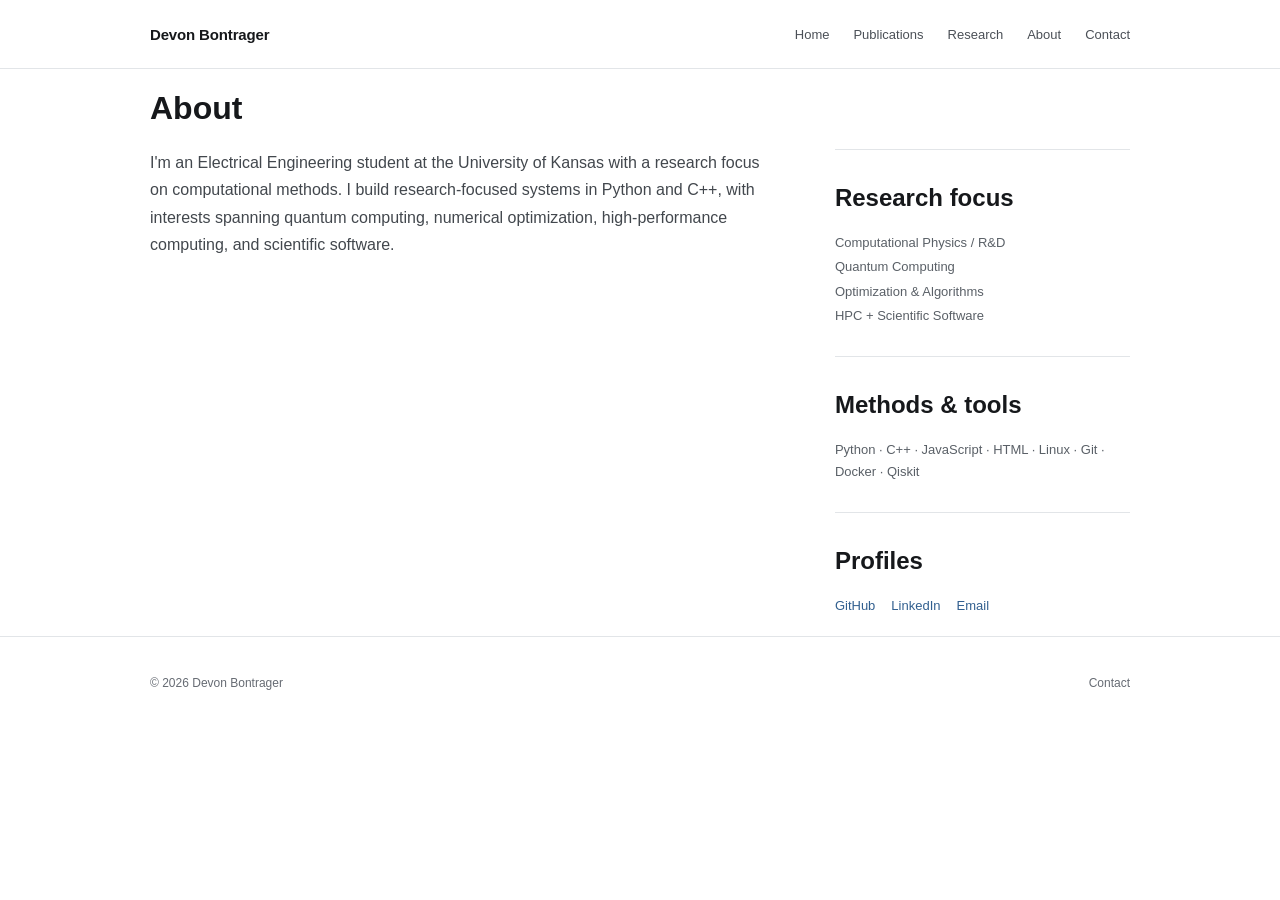
==== about.html @ 1b620baa "Add about page" ====
<!doctype html>
<html lang="en">
<head>
  <meta charset="utf-8" />
  <meta name="viewport" content="width=device-width, initial-scale=1, viewport-fit=cover" />
  <meta name="theme-color" content="#ffffff" />
  <title>About — Devon Bontrager</title>
  <meta name="description" content="About Devon Bontrager, an electrical engineering researcher at the University of Kansas." />
  <link rel="canonical" href="https://dbontr.github.io/about.html" />
  <link rel="stylesheet" href="assets/css/portfolio-core.css" />
  <link rel="stylesheet" href="assets/css/portfolio-sections.css" />
  <link rel="icon" href="assets/images/favicon.ico" />
  <link rel="icon" href="assets/images/favicon.png" type="image/png" />
</head>
<body>
  <a class="skip-link" href="#main">Skip to content</a>

  <header class="site-header">
    <div class="page-shell header-inner">
      <a class="identity" href="index.html">Devon Bontrager</a>
      <nav class="site-nav" aria-label="Primary navigation">
        <a href="index.html">Home</a>
        <a href="publications.html">Publications</a>
        <a href="research.html">Research</a>
        <a href="about.html" aria-current="page">About</a>
        <a href="contact.html">Contact</a>
      </nav>
    </div>
  </header>

  <main id="main" class="page-shell page-main">
    <header class="page-heading">
      <h1>About</h1>
    </header>

    <div class="about-grid standalone-about">
      <div>
        <p id="profile-bio" class="about-bio">Electrical engineering researcher focused on computational systems, numerical methods, and scientific software.</p>
      </div>
      <div class="about-details">
        <div class="detail-group">
          <h2>Research focus</h2>
          <ul id="focus-list" class="plain-list"></ul>
        </div>
        <div class="detail-group">
          <h2>Methods & tools</h2>
          <p id="skills-list"></p>
        </div>
        <div class="detail-group">
          <h2>Profiles</h2>
          <div id="links-list" class="text-links"></div>
        </div>
      </div>
    </div>
  </main>

  <footer class="site-footer">
    <div class="page-shell footer-inner">
      <span>© <span id="footer-year"></span> Devon Bontrager</span>
      <a href="contact.html">Contact</a>
    </div>
  </footer>

  <script src="assets/js/portfolio-content.js" defer></script>
</body>
</html>
---- assets/css/portfolio-core.css ----
:root{
  --bg:#ffffff;
  --text:#16181b;
  --muted:#666b73;
  --line:#e2e5e8;
  --accent:#315f8f;
  --max:980px;
  --pad:clamp(22px,4vw,44px);
  --sans:ui-sans-serif,-apple-system,BlinkMacSystemFont,"Segoe UI",Helvetica,Arial,sans-serif;
}

*{box-sizing:border-box}
html{scroll-behavior:smooth;background:var(--bg)}
body{margin:0;background:var(--bg);color:var(--text);font-family:var(--sans);-webkit-font-smoothing:antialiased;text-rendering:optimizeLegibility}
::selection{background:#dce7f0;color:var(--text)}
a{color:inherit;text-decoration:none}
a:focus-visible{outline:2px solid var(--accent);outline-offset:3px}

.page-shell{width:min(calc(100% - (var(--pad) * 2)),var(--max));margin-inline:auto}
.skip-link{position:fixed;left:16px;top:12px;z-index:50;padding:9px 12px;background:var(--text);color:#fff;transform:translateY(-150%)}
.skip-link:focus{transform:none}

.site-header{border-bottom:1px solid var(--line);background:rgba(255,255,255,.97)}
.header-inner{min-height:68px;display:flex;align-items:center;justify-content:space-between;gap:28px}
.identity{font-size:15px;font-weight:650;letter-spacing:-.01em}
.site-nav{display:flex;align-items:center;gap:24px}
.site-nav a{font-size:13px;color:#4b5057}
.site-nav a:hover{color:var(--accent)}

.intro{padding:clamp(76px,10vw,126px) 0 clamp(88px,10vw,132px);border-bottom:1px solid var(--line)}
.intro-affiliation{margin:0 0 20px;font-size:13px;color:var(--muted)}
.intro h1{margin:0;font-size:clamp(46px,6vw,68px);line-height:1.02;font-weight:650;letter-spacing:-.045em}
.intro-role{margin:26px 0 0;max-width:760px;font-size:clamp(20px,2.2vw,26px);line-height:1.42;letter-spacing:-.015em;color:#262a2f}
.intro-copy{margin:28px 0 0;max-width:760px;font-size:16px;line-height:1.72;color:#4b5057}
.intro-interests{margin:22px 0 0;max-width:820px;font-size:14px;line-height:1.7;color:#5d6269}
.intro-interests strong{color:#33373c;font-weight:600}
.intro-links{display:flex;flex-wrap:wrap;gap:22px;margin-top:30px}
.intro-links a{font-size:13px;font-weight:600;color:var(--accent)}
.intro-links a:hover{text-decoration:underline;text-underline-offset:3px}

.site-footer{border-top:1px solid var(--line);margin-top:20px}
.footer-inner{min-height:92px;display:flex;align-items:center;justify-content:space-between;gap:24px;font-size:12px;color:var(--muted)}
.footer-inner a:hover{color:var(--accent)}

@media(max-width:680px){
  :root{--pad:20px}
  .header-inner{min-height:62px;align-items:flex-start;padding-top:20px;padding-bottom:16px;flex-direction:column;gap:12px}
  .site-nav{gap:17px;flex-wrap:wrap}
  .site-nav a{font-size:12px}
  .intro{padding-top:68px;padding-bottom:82px}
  .intro h1{font-size:clamp(42px,12vw,58px)}
  .intro-role{font-size:20px}
  .intro-copy{font-size:15px}
}

@media(prefers-reduced-motion:reduce){html{scroll-behavior:auto}}
---- assets/css/portfolio-sections.css ----
.section{padding:clamp(82px,9vw,118px) 0;border-bottom:1px solid var(--line)}
.section-heading{display:grid;grid-template-columns:minmax(0,1fr) minmax(220px,330px);gap:48px;align-items:end;margin-bottom:42px}
.section-heading h2{margin:0;font-size:28px;line-height:1.2;font-weight:650;letter-spacing:-.025em}
.section-heading p{margin:0;font-size:14px;line-height:1.6;color:var(--muted)}

.publication-list,.research-list{border-top:1px solid var(--line)}
.publication-item{display:grid;grid-template-columns:72px minmax(0,1fr) 118px;gap:24px;padding:26px 0;border-bottom:1px solid var(--line)}
.publication-index,.entry-year{font-size:12px;line-height:1.5;color:var(--muted);font-variant-numeric:tabular-nums}
.publication-title{margin:0;font-size:17px;line-height:1.45;font-weight:620;letter-spacing:-.012em}
.publication-meta{margin:7px 0 0;font-size:12.5px;line-height:1.55;color:var(--muted)}
.publication-summary{display:none}
.publication-side{display:flex;flex-direction:column;align-items:flex-start;gap:8px;padding-top:2px}
.publication-venue{font-size:11px;line-height:1.45;color:var(--muted)}
.publication-link{font-size:12px;font-weight:600;color:var(--accent)}
.publication-link:hover{text-decoration:underline;text-underline-offset:3px}

.research-entry{display:grid;grid-template-columns:72px minmax(0,1fr) 118px;gap:24px;padding:30px 0;border-bottom:1px solid var(--line)}
.entry-title{margin:0;font-size:18px;line-height:1.4;font-weight:620;letter-spacing:-.012em}
.entry-subtitle{margin:6px 0 0;font-size:13px;line-height:1.55;color:var(--muted)}
.entry-summary{margin:12px 0 0;max-width:700px;font-size:14px;line-height:1.65;color:#4d5258}
.entry-side{display:flex;flex-direction:column;align-items:flex-start;gap:10px;padding-top:2px}
.entry-tags{font-size:11px;line-height:1.55;color:var(--muted)}
.entry-tags span{display:block}
.entry-tags span+span::before{content:none}
.entry-link{font-size:12px;font-weight:600;color:var(--accent)}
.entry-link:hover{text-decoration:underline;text-underline-offset:3px}

.about-section{border-bottom:0}
.about-grid{display:grid;grid-template-columns:minmax(0,1.35fr) minmax(260px,.65fr);gap:72px}
.about-bio{margin:0;max-width:650px;font-size:16px;line-height:1.72;color:#42474d}
.about-details{display:grid;gap:30px}
.detail-group{padding-top:14px;border-top:1px solid var(--line)}
.detail-group h3{margin:0 0 10px;font-size:12px;line-height:1.4;font-weight:650;color:#34383d}
.detail-group p,.plain-list,.text-links{margin:0;font-size:13px;line-height:1.65;color:#5a6067}
.plain-list{padding:0;list-style:none}
.plain-list li+li{margin-top:3px}
.text-links{display:flex;flex-wrap:wrap;gap:6px 16px}
.text-links a{color:var(--accent)}
.text-links a:hover{text-decoration:underline;text-underline-offset:3px}
.load-note{margin:22px 0 0;font-size:13px;color:var(--muted)}

@media(max-width:760px){
  .section{padding:76px 0}
  .section-heading{grid-template-columns:1fr;gap:10px;margin-bottom:34px}
  .section-heading h2{font-size:25px}
  .publication-item,.research-entry{grid-template-columns:56px minmax(0,1fr);gap:16px;padding:24px 0}
  .publication-side,.entry-side{grid-column:2;flex-direction:row;flex-wrap:wrap;align-items:center;margin-top:4px}
  .entry-tags{display:flex;flex-wrap:wrap;gap:0 10px}
  .entry-tags span{display:inline}
  .about-grid{grid-template-columns:1fr;gap:56px}
}

@media(max-width:480px){
  .publication-item,.research-entry{grid-template-columns:1fr;gap:8px}
  .publication-side,.entry-side{grid-column:1}
  .publication-index,.entry-year{margin-bottom:2px}
}
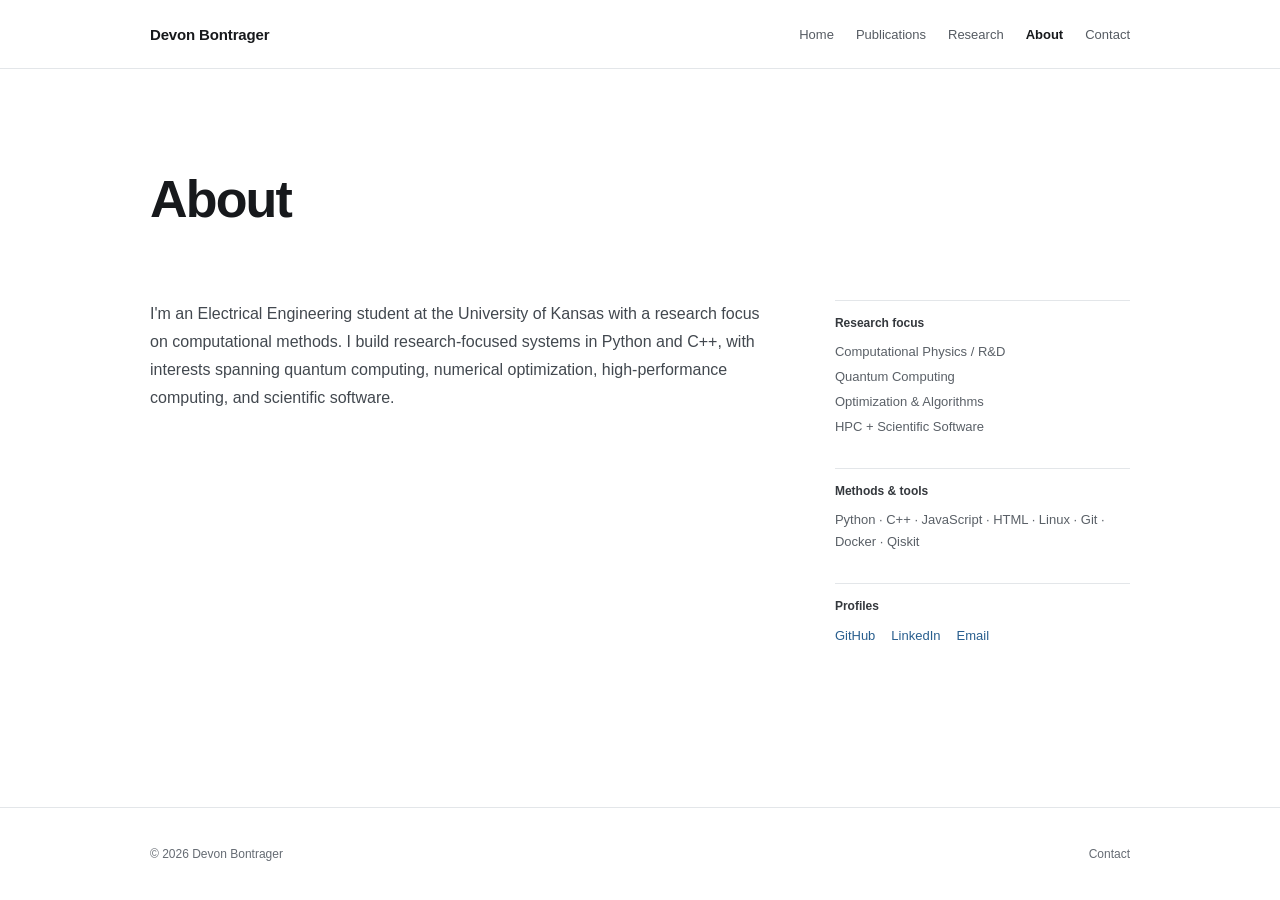
==== commit 77d2136b: "Convert about page to JSON-rendered shell" ====
--- a/about.html
+++ b/about.html
@@ -5,62 +5,19 @@
   <meta name="viewport" content="width=device-width, initial-scale=1, viewport-fit=cover" />
   <meta name="theme-color" content="#ffffff" />
   <title>About — Devon Bontrager</title>
-  <meta name="description" content="About Devon Bontrager, an electrical engineering researcher at the University of Kansas." />
-  <link rel="canonical" href="https://dbontr.github.io/about.html" />
+  <meta id="meta-description" name="description" content="About Devon Bontrager." />
+  <link id="canonical-url" rel="canonical" href="https://dbontr.github.io/about.html" />
   <link rel="stylesheet" href="assets/css/portfolio-core.css" />
   <link rel="stylesheet" href="assets/css/portfolio-sections.css" />
   <link rel="icon" href="assets/images/favicon.ico" />
   <link rel="icon" href="assets/images/favicon.png" type="image/png" />
 </head>
-<body>
+<body data-page="about">
   <a class="skip-link" href="#main">Skip to content</a>
-
-  <header class="site-header">
-    <div class="page-shell header-inner">
-      <a class="identity" href="index.html">Devon Bontrager</a>
-      <nav class="site-nav" aria-label="Primary navigation">
-        <a href="index.html">Home</a>
-        <a href="publications.html">Publications</a>
-        <a href="research.html">Research</a>
-        <a href="about.html" aria-current="page">About</a>
-        <a href="contact.html">Contact</a>
-      </nav>
-    </div>
-  </header>
-
-  <main id="main" class="page-shell page-main">
-    <header class="page-heading">
-      <h1>About</h1>
-    </header>
-
-    <div class="about-grid standalone-about">
-      <div>
-        <p id="profile-bio" class="about-bio">Electrical engineering researcher focused on computational systems, numerical methods, and scientific software.</p>
-      </div>
-      <div class="about-details">
-        <div class="detail-group">
-          <h2>Research focus</h2>
-          <ul id="focus-list" class="plain-list"></ul>
-        </div>
-        <div class="detail-group">
-          <h2>Methods & tools</h2>
-          <p id="skills-list"></p>
-        </div>
-        <div class="detail-group">
-          <h2>Profiles</h2>
-          <div id="links-list" class="text-links"></div>
-        </div>
-      </div>
-    </div>
-  </main>
-
-  <footer class="site-footer">
-    <div class="page-shell footer-inner">
-      <span>© <span id="footer-year"></span> Devon Bontrager</span>
-      <a href="contact.html">Contact</a>
-    </div>
-  </footer>
-
+  <div id="site-header"></div>
+  <main id="main" class="page-shell page-main" aria-live="polite"></main>
+  <div id="site-footer"></div>
+  <noscript><main class="page-shell page-main"><p>This site loads its content from JSON and requires JavaScript.</p></main></noscript>
   <script src="assets/js/portfolio-content.js" defer></script>
 </body>
 </html>
--- a/assets/css/portfolio-core.css
+++ b/assets/css/portfolio-core.css
@@ -1,9 +1,9 @@
 :root{
   --bg:#ffffff;
-  --text:#16181b;
-  --muted:#666b73;
-  --line:#e2e5e8;
-  --accent:#315f8f;
+  --text:#17191c;
+  --muted:#656b73;
+  --line:#e3e6e9;
+  --accent:#285e8e;
   --max:980px;
   --pad:clamp(22px,4vw,44px);
   --sans:ui-sans-serif,-apple-system,BlinkMacSystemFont,"Segoe UI",Helvetica,Arial,sans-serif;
@@ -11,7 +11,8 @@
 
 *{box-sizing:border-box}
 html{scroll-behavior:smooth;background:var(--bg)}
-body{margin:0;background:var(--bg);color:var(--text);font-family:var(--sans);-webkit-font-smoothing:antialiased;text-rendering:optimizeLegibility}
+body{min-height:100vh;margin:0;background:var(--bg);color:var(--text);font-family:var(--sans);display:flex;flex-direction:column;-webkit-font-smoothing:antialiased;text-rendering:optimizeLegibility}
+main{flex:1}
 ::selection{background:#dce7f0;color:var(--text)}
 a{color:inherit;text-decoration:none}
 a:focus-visible{outline:2px solid var(--accent);outline-offset:3px}
@@ -20,37 +21,47 @@
 .skip-link{position:fixed;left:16px;top:12px;z-index:50;padding:9px 12px;background:var(--text);color:#fff;transform:translateY(-150%)}
 .skip-link:focus{transform:none}
 
-.site-header{border-bottom:1px solid var(--line);background:rgba(255,255,255,.97)}
-.header-inner{min-height:68px;display:flex;align-items:center;justify-content:space-between;gap:28px}
-.identity{font-size:15px;font-weight:650;letter-spacing:-.01em}
-.site-nav{display:flex;align-items:center;gap:24px}
-.site-nav a{font-size:13px;color:#4b5057}
+.site-header{border-bottom:1px solid var(--line);background:#fff}
+.header-inner{min-height:68px;display:flex;align-items:center;justify-content:space-between;gap:32px}
+.identity{font-size:15px;font-weight:650;letter-spacing:-.01em;white-space:nowrap}
+.site-nav{display:flex;align-items:center;gap:22px;flex-wrap:wrap}
+.site-nav a{font-size:13px;color:#555b62}
 .site-nav a:hover{color:var(--accent)}
+.site-nav a[aria-current="page"]{color:var(--text);font-weight:620}
 
-.intro{padding:clamp(76px,10vw,126px) 0 clamp(88px,10vw,132px);border-bottom:1px solid var(--line)}
-.intro-affiliation{margin:0 0 20px;font-size:13px;color:var(--muted)}
-.intro h1{margin:0;font-size:clamp(46px,6vw,68px);line-height:1.02;font-weight:650;letter-spacing:-.045em}
-.intro-role{margin:26px 0 0;max-width:760px;font-size:clamp(20px,2.2vw,26px);line-height:1.42;letter-spacing:-.015em;color:#262a2f}
-.intro-copy{margin:28px 0 0;max-width:760px;font-size:16px;line-height:1.72;color:#4b5057}
-.intro-interests{margin:22px 0 0;max-width:820px;font-size:14px;line-height:1.7;color:#5d6269}
-.intro-interests strong{color:#33373c;font-weight:600}
-.intro-links{display:flex;flex-wrap:wrap;gap:22px;margin-top:30px}
-.intro-links a{font-size:13px;font-weight:600;color:var(--accent)}
-.intro-links a:hover{text-decoration:underline;text-underline-offset:3px}
+.intro{padding:clamp(84px,10vw,128px) 0 clamp(92px,11vw,140px)}
+.home-intro{border-bottom:1px solid var(--line)}
+.intro-affiliation{margin:0 0 18px;font-size:13px;color:var(--muted)}
+.intro h1{margin:0;font-size:clamp(46px,6vw,66px);line-height:1.03;font-weight:650;letter-spacing:-.045em}
+.intro-role{margin:24px 0 0;max-width:760px;font-size:clamp(20px,2.2vw,25px);line-height:1.43;letter-spacing:-.015em;color:#292d32}
+.intro-copy{margin:27px 0 0;max-width:760px;font-size:16px;line-height:1.72;color:#4c5259}
+.intro-interests{margin:22px 0 0;max-width:820px;font-size:14px;line-height:1.7;color:#5d636a}
+.intro-interests strong{color:#34383d;font-weight:600}
 
-.site-footer{border-top:1px solid var(--line);margin-top:20px}
+.page-main{padding-top:clamp(72px,8vw,104px);padding-bottom:clamp(92px,10vw,132px)}
+.page-heading{max-width:720px;margin-bottom:clamp(48px,6vw,70px)}
+.page-heading h1{margin:0;font-size:clamp(38px,4.8vw,52px);line-height:1.08;font-weight:650;letter-spacing:-.035em}
+.page-heading p{margin:18px 0 0;max-width:660px;font-size:15px;line-height:1.68;color:var(--muted)}
+
+.site-footer{border-top:1px solid var(--line)}
 .footer-inner{min-height:92px;display:flex;align-items:center;justify-content:space-between;gap:24px;font-size:12px;color:var(--muted)}
 .footer-inner a:hover{color:var(--accent)}
 
-@media(max-width:680px){
+@media(max-width:720px){
   :root{--pad:20px}
-  .header-inner{min-height:62px;align-items:flex-start;padding-top:20px;padding-bottom:16px;flex-direction:column;gap:12px}
-  .site-nav{gap:17px;flex-wrap:wrap}
+  .header-inner{min-height:0;align-items:flex-start;padding-top:19px;padding-bottom:17px;flex-direction:column;gap:13px}
+  .site-nav{gap:10px 17px}
   .site-nav a{font-size:12px}
   .intro{padding-top:68px;padding-bottom:82px}
   .intro h1{font-size:clamp(42px,12vw,58px)}
   .intro-role{font-size:20px}
   .intro-copy{font-size:15px}
+  .page-main{padding-top:64px;padding-bottom:88px}
+  .page-heading h1{font-size:38px}
+}
+
+@media(max-width:430px){
+  .site-nav{gap:9px 14px}
 }
 
 @media(prefers-reduced-motion:reduce){html{scroll-behavior:auto}}
--- a/assets/css/portfolio-sections.css
+++ b/assets/css/portfolio-sections.css
@@ -1,48 +1,53 @@
-.section{padding:clamp(82px,9vw,118px) 0;border-bottom:1px solid var(--line)}
-.section-heading{display:grid;grid-template-columns:minmax(0,1fr) minmax(220px,330px);gap:48px;align-items:end;margin-bottom:42px}
-.section-heading h2{margin:0;font-size:28px;line-height:1.2;font-weight:650;letter-spacing:-.025em}
-.section-heading p{margin:0;font-size:14px;line-height:1.6;color:var(--muted)}
+.home-directory{padding:clamp(58px,7vw,82px) 0 clamp(94px,10vw,128px)}
+.home-directory h2{margin:0 0 24px;font-size:16px;line-height:1.3;font-weight:650;letter-spacing:-.01em}
+.directory-list{border-top:1px solid var(--line)}
+.directory-list a{display:grid;grid-template-columns:170px minmax(0,1fr);gap:30px;padding:19px 0;border-bottom:1px solid var(--line);align-items:baseline}
+.directory-list a span:first-child{font-size:14px;font-weight:620;color:var(--text)}
+.directory-list a span:last-child{font-size:13px;line-height:1.55;color:var(--muted)}
+.directory-list a:hover span:first-child{color:var(--accent)}
 
 .publication-list,.research-list{border-top:1px solid var(--line)}
-.publication-item{display:grid;grid-template-columns:72px minmax(0,1fr) 118px;gap:24px;padding:26px 0;border-bottom:1px solid var(--line)}
+.publication-item{display:grid;grid-template-columns:72px minmax(0,1fr) 118px;gap:24px;padding:28px 0;border-bottom:1px solid var(--line)}
 .publication-index,.entry-year{font-size:12px;line-height:1.5;color:var(--muted);font-variant-numeric:tabular-nums}
 .publication-title{margin:0;font-size:17px;line-height:1.45;font-weight:620;letter-spacing:-.012em}
-.publication-meta{margin:7px 0 0;font-size:12.5px;line-height:1.55;color:var(--muted)}
+.publication-meta{margin:7px 0 0;font-size:12.5px;line-height:1.58;color:var(--muted)}
 .publication-summary{display:none}
 .publication-side{display:flex;flex-direction:column;align-items:flex-start;gap:8px;padding-top:2px}
 .publication-venue{font-size:11px;line-height:1.45;color:var(--muted)}
 .publication-link{font-size:12px;font-weight:600;color:var(--accent)}
 .publication-link:hover{text-decoration:underline;text-underline-offset:3px}
 
-.research-entry{display:grid;grid-template-columns:72px minmax(0,1fr) 118px;gap:24px;padding:30px 0;border-bottom:1px solid var(--line)}
+.research-entry{display:grid;grid-template-columns:72px minmax(0,1fr) 118px;gap:24px;padding:31px 0;border-bottom:1px solid var(--line)}
 .entry-title{margin:0;font-size:18px;line-height:1.4;font-weight:620;letter-spacing:-.012em}
 .entry-subtitle{margin:6px 0 0;font-size:13px;line-height:1.55;color:var(--muted)}
-.entry-summary{margin:12px 0 0;max-width:700px;font-size:14px;line-height:1.65;color:#4d5258}
+.entry-summary{margin:12px 0 0;max-width:700px;font-size:14px;line-height:1.68;color:#4d5359}
 .entry-side{display:flex;flex-direction:column;align-items:flex-start;gap:10px;padding-top:2px}
 .entry-tags{font-size:11px;line-height:1.55;color:var(--muted)}
 .entry-tags span{display:block}
-.entry-tags span+span::before{content:none}
 .entry-link{font-size:12px;font-weight:600;color:var(--accent)}
 .entry-link:hover{text-decoration:underline;text-underline-offset:3px}
 
-.about-section{border-bottom:0}
 .about-grid{display:grid;grid-template-columns:minmax(0,1.35fr) minmax(260px,.65fr);gap:72px}
-.about-bio{margin:0;max-width:650px;font-size:16px;line-height:1.72;color:#42474d}
+.standalone-about{padding-top:2px}
+.about-bio{margin:0;max-width:650px;font-size:16px;line-height:1.75;color:#42484f}
 .about-details{display:grid;gap:30px}
 .detail-group{padding-top:14px;border-top:1px solid var(--line)}
-.detail-group h3{margin:0 0 10px;font-size:12px;line-height:1.4;font-weight:650;color:#34383d}
-.detail-group p,.plain-list,.text-links{margin:0;font-size:13px;line-height:1.65;color:#5a6067}
+.detail-group h2,.detail-group h3{margin:0 0 10px;font-size:12px;line-height:1.4;font-weight:650;color:#34383d}
+.detail-group p,.plain-list,.text-links{margin:0;font-size:13px;line-height:1.68;color:#5a6067}
 .plain-list{padding:0;list-style:none}
 .plain-list li+li{margin-top:3px}
 .text-links{display:flex;flex-wrap:wrap;gap:6px 16px}
 .text-links a{color:var(--accent)}
 .text-links a:hover{text-decoration:underline;text-underline-offset:3px}
+
+.contact-heading{margin-bottom:42px}
+.contact-list{max-width:700px;border-top:1px solid var(--line)}
+.contact-list a{display:block;padding:18px 0;border-bottom:1px solid var(--line);font-size:14px;font-weight:600;color:var(--accent)}
+.contact-list a:hover{text-decoration:underline;text-underline-offset:3px}
 .load-note{margin:22px 0 0;font-size:13px;color:var(--muted)}
 
 @media(max-width:760px){
-  .section{padding:76px 0}
-  .section-heading{grid-template-columns:1fr;gap:10px;margin-bottom:34px}
-  .section-heading h2{font-size:25px}
+  .directory-list a{grid-template-columns:130px minmax(0,1fr);gap:20px}
   .publication-item,.research-entry{grid-template-columns:56px minmax(0,1fr);gap:16px;padding:24px 0}
   .publication-side,.entry-side{grid-column:2;flex-direction:row;flex-wrap:wrap;align-items:center;margin-top:4px}
   .entry-tags{display:flex;flex-wrap:wrap;gap:0 10px}
@@ -51,6 +56,7 @@
 }
 
 @media(max-width:480px){
+  .directory-list a{grid-template-columns:1fr;gap:5px;padding:17px 0}
   .publication-item,.research-entry{grid-template-columns:1fr;gap:8px}
   .publication-side,.entry-side{grid-column:1}
   .publication-index,.entry-year{margin-bottom:2px}
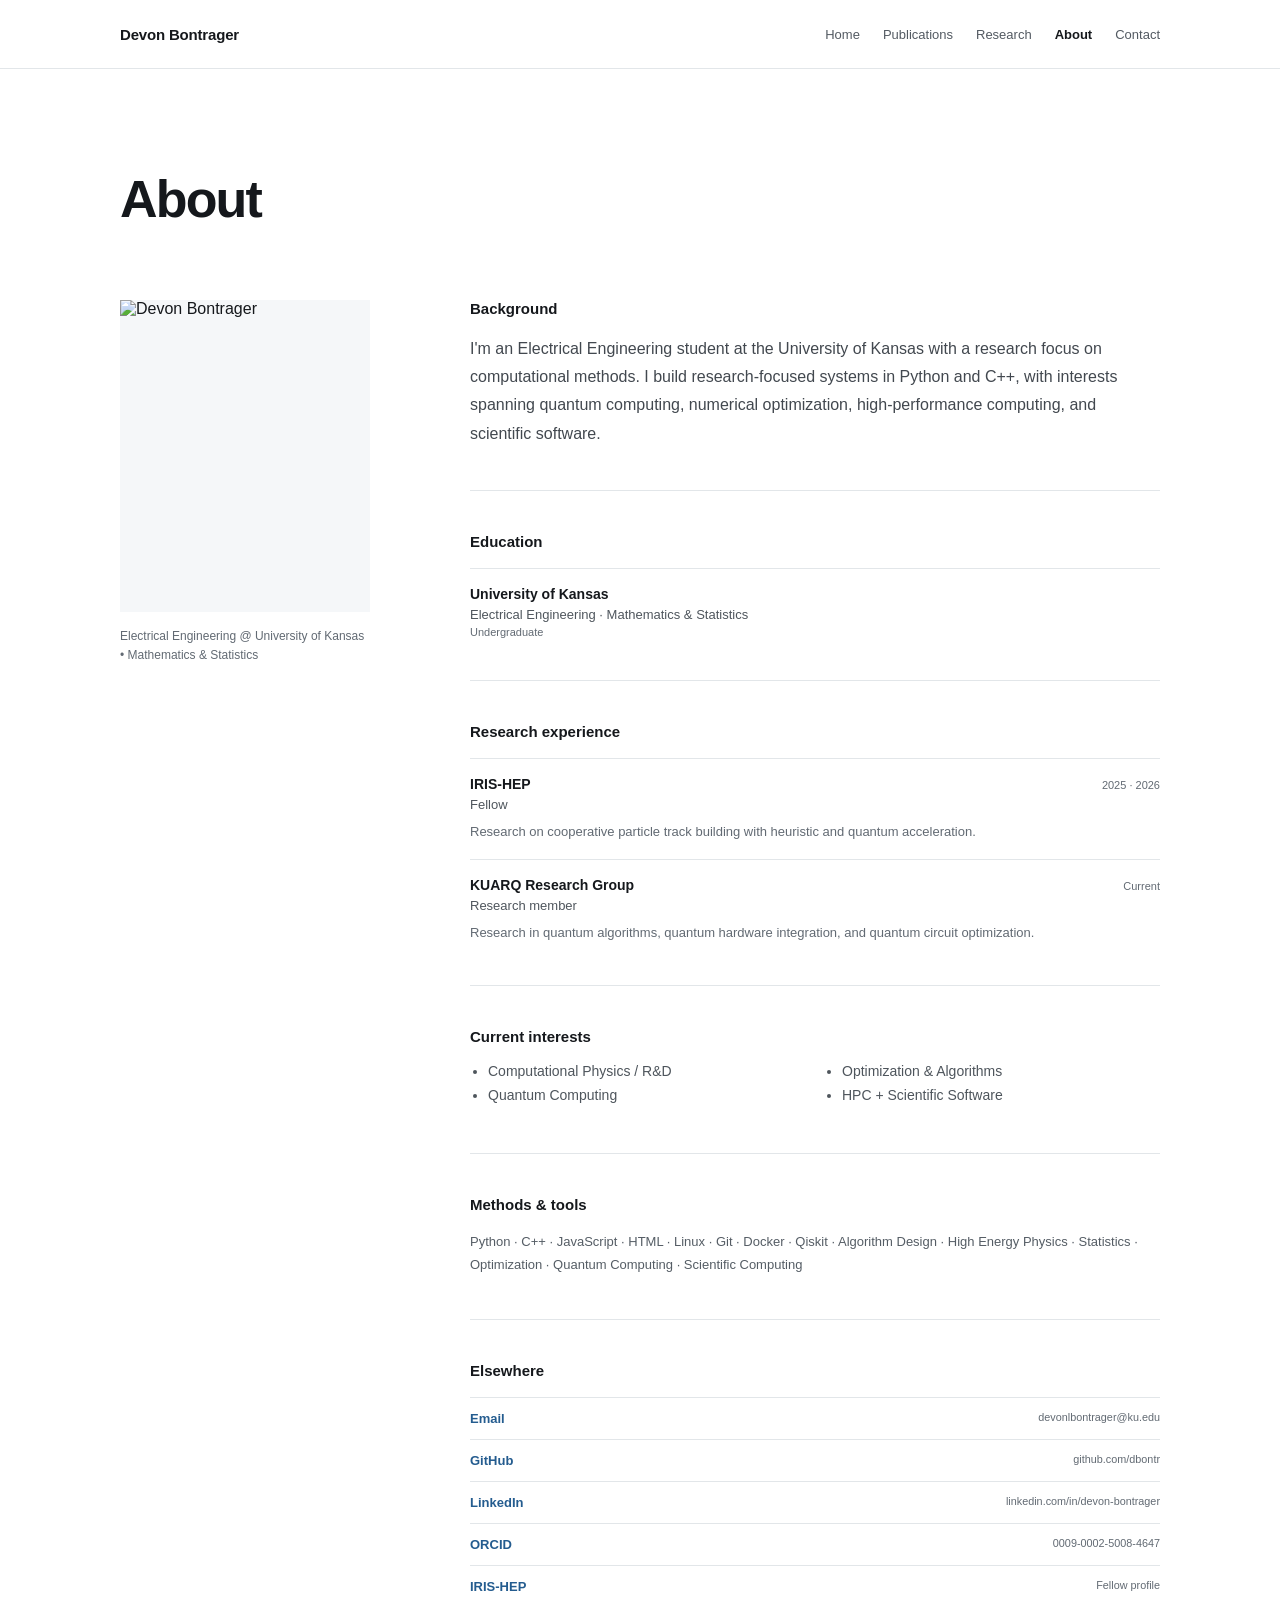
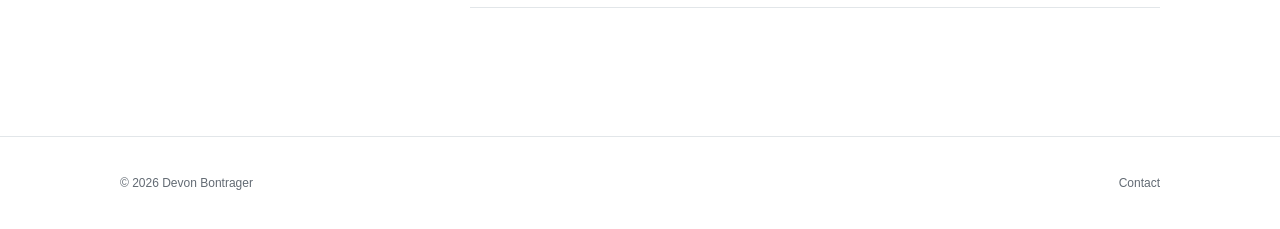
==== commit 3f05b481: "Use simplified DB favicon on about" ====
--- a/about.html
+++ b/about.html
@@ -9,8 +9,7 @@
   <link id="canonical-url" rel="canonical" href="https://dbontr.github.io/about.html" />
   <link rel="stylesheet" href="assets/css/portfolio-core.css" />
   <link rel="stylesheet" href="assets/css/portfolio-sections.css" />
-  <link rel="icon" href="assets/images/favicon.ico" />
-  <link rel="icon" href="assets/images/favicon.png" type="image/png" />
+  <link rel="icon" href="assets/images/favicon.svg?v=20260908db2" type="image/svg+xml" />
 </head>
 <body data-page="about">
   <a class="skip-link" href="#main">Skip to content</a>
--- a/assets/css/portfolio-core.css
+++ b/assets/css/portfolio-core.css
@@ -1,11 +1,13 @@
 :root{
   --bg:#ffffff;
-  --text:#17191c;
-  --muted:#656b73;
-  --line:#e3e6e9;
-  --accent:#285e8e;
-  --max:980px;
-  --pad:clamp(22px,4vw,44px);
+  --text:#15181c;
+  --muted:#626a73;
+  --line:#e2e6e9;
+  --soft:#f5f7f9;
+  --accent:#245c8f;
+  --accent-dark:#173f67;
+  --max:1040px;
+  --pad:clamp(22px,4.5vw,52px);
   --sans:ui-sans-serif,-apple-system,BlinkMacSystemFont,"Segoe UI",Helvetica,Arial,sans-serif;
 }
 
@@ -13,7 +15,8 @@
 html{scroll-behavior:smooth;background:var(--bg)}
 body{min-height:100vh;margin:0;background:var(--bg);color:var(--text);font-family:var(--sans);display:flex;flex-direction:column;-webkit-font-smoothing:antialiased;text-rendering:optimizeLegibility}
 main{flex:1}
-::selection{background:#dce7f0;color:var(--text)}
+img{display:block;max-width:100%}
+::selection{background:#dce8f2;color:var(--text)}
 a{color:inherit;text-decoration:none}
 a:focus-visible{outline:2px solid var(--accent);outline-offset:3px}
 
@@ -21,47 +24,47 @@
 .skip-link{position:fixed;left:16px;top:12px;z-index:50;padding:9px 12px;background:var(--text);color:#fff;transform:translateY(-150%)}
 .skip-link:focus{transform:none}
 
-.site-header{border-bottom:1px solid var(--line);background:#fff}
+.site-header{border-bottom:1px solid var(--line);background:rgba(255,255,255,.98)}
 .header-inner{min-height:68px;display:flex;align-items:center;justify-content:space-between;gap:32px}
-.identity{font-size:15px;font-weight:650;letter-spacing:-.01em;white-space:nowrap}
-.site-nav{display:flex;align-items:center;gap:22px;flex-wrap:wrap}
-.site-nav a{font-size:13px;color:#555b62}
+.identity{font-size:15px;font-weight:650;letter-spacing:-.012em;white-space:nowrap}
+.site-nav{display:flex;align-items:center;gap:23px;flex-wrap:wrap}
+.site-nav a{font-size:13px;color:#535a62}
 .site-nav a:hover{color:var(--accent)}
-.site-nav a[aria-current="page"]{color:var(--text);font-weight:620}
+.site-nav a[aria-current="page"]{color:var(--text);font-weight:650}
 
-.intro{padding:clamp(84px,10vw,128px) 0 clamp(92px,11vw,140px)}
-.home-intro{border-bottom:1px solid var(--line)}
+.home-hero{min-height:calc(100svh - 69px);display:grid;grid-template-columns:minmax(0,1fr) minmax(220px,310px);gap:clamp(56px,9vw,118px);align-items:center;padding:clamp(72px,10vw,126px) 0}
+.home-copy{max-width:700px}
 .intro-affiliation{margin:0 0 18px;font-size:13px;color:var(--muted)}
-.intro h1{margin:0;font-size:clamp(46px,6vw,66px);line-height:1.03;font-weight:650;letter-spacing:-.045em}
-.intro-role{margin:24px 0 0;max-width:760px;font-size:clamp(20px,2.2vw,25px);line-height:1.43;letter-spacing:-.015em;color:#292d32}
-.intro-copy{margin:27px 0 0;max-width:760px;font-size:16px;line-height:1.72;color:#4c5259}
-.intro-interests{margin:22px 0 0;max-width:820px;font-size:14px;line-height:1.7;color:#5d636a}
+.home-copy h1{margin:0;font-size:clamp(46px,6vw,66px);line-height:1.03;font-weight:650;letter-spacing:-.045em}
+.intro-role{margin:24px 0 0;max-width:690px;font-size:clamp(20px,2.2vw,25px);line-height:1.43;letter-spacing:-.015em;color:#292d32}
+.intro-copy{margin:27px 0 0;max-width:680px;font-size:16px;line-height:1.72;color:#4c5259}
+.intro-interests{margin:22px 0 0;max-width:720px;font-size:14px;line-height:1.7;color:#5d636a}
 .intro-interests strong{color:#34383d;font-weight:600}
+.home-portrait{margin:0;align-self:center}
+.home-portrait img{width:100%;aspect-ratio:4/5;object-fit:cover;background:var(--soft)}
 
 .page-main{padding-top:clamp(72px,8vw,104px);padding-bottom:clamp(92px,10vw,132px)}
-.page-heading{max-width:720px;margin-bottom:clamp(48px,6vw,70px)}
+.page-heading{max-width:760px;margin-bottom:clamp(48px,6vw,72px)}
 .page-heading h1{margin:0;font-size:clamp(38px,4.8vw,52px);line-height:1.08;font-weight:650;letter-spacing:-.035em}
-.page-heading p{margin:18px 0 0;max-width:660px;font-size:15px;line-height:1.68;color:var(--muted)}
+.page-heading p{margin:18px 0 0;max-width:720px;font-size:15px;line-height:1.68;color:var(--muted)}
 
 .site-footer{border-top:1px solid var(--line)}
 .footer-inner{min-height:92px;display:flex;align-items:center;justify-content:space-between;gap:24px;font-size:12px;color:var(--muted)}
 .footer-inner a:hover{color:var(--accent)}
 
-@media(max-width:720px){
+@media(max-width:760px){
   :root{--pad:20px}
   .header-inner{min-height:0;align-items:flex-start;padding-top:19px;padding-bottom:17px;flex-direction:column;gap:13px}
   .site-nav{gap:10px 17px}
   .site-nav a{font-size:12px}
-  .intro{padding-top:68px;padding-bottom:82px}
-  .intro h1{font-size:clamp(42px,12vw,58px)}
+  .home-hero{min-height:auto;grid-template-columns:1fr;gap:46px;padding:66px 0 80px}
+  .home-copy h1{font-size:clamp(42px,12vw,58px)}
   .intro-role{font-size:20px}
   .intro-copy{font-size:15px}
+  .home-portrait{width:min(72vw,300px)}
   .page-main{padding-top:64px;padding-bottom:88px}
   .page-heading h1{font-size:38px}
 }
 
-@media(max-width:430px){
-  .site-nav{gap:9px 14px}
-}
-
+@media(max-width:430px){.site-nav{gap:9px 14px}.home-portrait{width:100%}}
 @media(prefers-reduced-motion:reduce){html{scroll-behavior:auto}}
--- a/assets/css/portfolio-sections.css
+++ b/assets/css/portfolio-sections.css
@@ -1,63 +1,120 @@
-.home-directory{padding:clamp(58px,7vw,82px) 0 clamp(94px,10vw,128px)}
-.home-directory h2{margin:0 0 24px;font-size:16px;line-height:1.3;font-weight:650;letter-spacing:-.01em}
-.directory-list{border-top:1px solid var(--line)}
-.directory-list a{display:grid;grid-template-columns:170px minmax(0,1fr);gap:30px;padding:19px 0;border-bottom:1px solid var(--line);align-items:baseline}
-.directory-list a span:first-child{font-size:14px;font-weight:620;color:var(--text)}
-.directory-list a span:last-child{font-size:13px;line-height:1.55;color:var(--muted)}
-.directory-list a:hover span:first-child{color:var(--accent)}
-
-.publication-list,.research-list{border-top:1px solid var(--line)}
-.publication-item{display:grid;grid-template-columns:72px minmax(0,1fr) 118px;gap:24px;padding:28px 0;border-bottom:1px solid var(--line)}
-.publication-index,.entry-year{font-size:12px;line-height:1.5;color:var(--muted);font-variant-numeric:tabular-nums}
+.publication-list{border-top:1px solid var(--line)}
+.publication-item{display:grid;grid-template-columns:64px minmax(0,1fr) 190px;gap:24px;padding:28px 0;border-bottom:1px solid var(--line)}
+.publication-index{font-size:12px;line-height:1.5;color:var(--muted);font-variant-numeric:tabular-nums}
 .publication-title{margin:0;font-size:17px;line-height:1.45;font-weight:620;letter-spacing:-.012em}
 .publication-meta{margin:7px 0 0;font-size:12.5px;line-height:1.58;color:var(--muted)}
-.publication-summary{display:none}
 .publication-side{display:flex;flex-direction:column;align-items:flex-start;gap:8px;padding-top:2px}
-.publication-venue{font-size:11px;line-height:1.45;color:var(--muted)}
+.publication-venue{font-size:11px;line-height:1.5;color:var(--muted)}
+.publication-award{font-size:11px;line-height:1.45;font-weight:650;color:var(--accent)}
 .publication-link{font-size:12px;font-weight:600;color:var(--accent)}
 .publication-link:hover{text-decoration:underline;text-underline-offset:3px}
 
-.research-entry{display:grid;grid-template-columns:72px minmax(0,1fr) 118px;gap:24px;padding:31px 0;border-bottom:1px solid var(--line)}
-.entry-title{margin:0;font-size:18px;line-height:1.4;font-weight:620;letter-spacing:-.012em}
-.entry-subtitle{margin:6px 0 0;font-size:13px;line-height:1.55;color:var(--muted)}
-.entry-summary{margin:12px 0 0;max-width:700px;font-size:14px;line-height:1.68;color:#4d5359}
-.entry-side{display:flex;flex-direction:column;align-items:flex-start;gap:10px;padding-top:2px}
-.entry-tags{font-size:11px;line-height:1.55;color:var(--muted)}
-.entry-tags span{display:block}
-.entry-link{font-size:12px;font-weight:600;color:var(--accent)}
-.entry-link:hover{text-decoration:underline;text-underline-offset:3px}
+.research-groups{display:grid;gap:72px}
+.research-group-title{margin:0 0 24px;font-size:14px;font-weight:650;color:#343a40}
+.research-grid{display:grid;grid-template-columns:repeat(2,minmax(0,1fr));gap:36px 30px}
+.research-card{display:block;border-top:1px solid var(--line);padding-top:14px}
+.research-card img{width:100%;aspect-ratio:12/7;object-fit:cover;background:var(--soft);border:1px solid #edf0f2}
+.research-card-body{padding-top:17px}
+.research-card-meta{display:flex;justify-content:space-between;gap:16px;margin-bottom:9px;color:var(--muted);font-size:11px;line-height:1.45}
+.research-card-meta span:last-child{text-align:right}
+.research-card h3{margin:0;font-size:20px;line-height:1.35;font-weight:640;letter-spacing:-.018em}
+.research-card p{margin:10px 0 0;font-size:14px;line-height:1.65;color:#50565d}
+.research-card-link{display:inline-block;margin-top:15px;font-size:12px;font-weight:620;color:var(--accent)}
+.research-card:hover h3,.research-card:hover .research-card-link{color:var(--accent)}
 
-.about-grid{display:grid;grid-template-columns:minmax(0,1.35fr) minmax(260px,.65fr);gap:72px}
-.standalone-about{padding-top:2px}
-.about-bio{margin:0;max-width:650px;font-size:16px;line-height:1.75;color:#42484f}
-.about-details{display:grid;gap:30px}
-.detail-group{padding-top:14px;border-top:1px solid var(--line)}
-.detail-group h2,.detail-group h3{margin:0 0 10px;font-size:12px;line-height:1.4;font-weight:650;color:#34383d}
-.detail-group p,.plain-list,.text-links{margin:0;font-size:13px;line-height:1.68;color:#5a6067}
-.plain-list{padding:0;list-style:none}
-.plain-list li+li{margin-top:3px}
-.text-links{display:flex;flex-wrap:wrap;gap:6px 16px}
-.text-links a{color:var(--accent)}
-.text-links a:hover{text-decoration:underline;text-underline-offset:3px}
+.back-link{margin:0 0 42px;font-size:13px;color:var(--muted)}
+.back-link a:hover{color:var(--accent)}
+.research-detail-header{max-width:860px;margin-bottom:44px}
+.research-detail-meta{margin:0 0 15px;font-size:12px;color:var(--muted)}
+.research-detail-header h1{margin:0;font-size:clamp(38px,5vw,58px);line-height:1.07;font-weight:650;letter-spacing:-.04em}
+.research-detail-subtitle{margin:20px 0 0;max-width:760px;font-size:18px;line-height:1.55;color:#4b5158}
+.research-detail-visual{margin:0 0 62px}
+.research-detail-visual img{width:100%;max-height:520px;object-fit:cover;background:var(--soft);border:1px solid #edf0f2}
+.research-detail-layout{display:grid;grid-template-columns:minmax(0,1fr) 220px;gap:80px;align-items:start}
+.research-detail-body{max-width:720px}
+.research-lede{margin:0 0 20px;font-size:17px;line-height:1.75;color:#363c42}
+.research-detail-body section{margin-top:54px;padding-top:24px;border-top:1px solid var(--line)}
+.research-detail-body h2{margin:0 0 18px;font-size:18px;font-weight:650;letter-spacing:-.015em}
+.research-detail-body p,.research-detail-body li{font-size:14px;line-height:1.75;color:#50565d}
+.research-detail-body ul{padding-left:20px;margin:14px 0 0}
+.research-detail-aside{display:grid;gap:34px;position:sticky;top:28px}
+.research-detail-aside>div{padding-top:13px;border-top:1px solid var(--line)}
+.aside-label{display:block;margin-bottom:10px;font-size:11px;font-weight:650;color:#343a40}
+.research-detail-aside p{margin:0;font-size:12px;line-height:1.65;color:var(--muted)}
+.detail-links{display:grid;gap:8px}
+.detail-links a{font-size:12px;font-weight:620;color:var(--accent)}
+.related-publications{display:grid;border-top:1px solid var(--line)}
+.related-publications a{display:grid;grid-template-columns:55px 1fr;gap:18px;padding:15px 0;border-bottom:1px solid var(--line)}
+.related-publications span{font-size:11px;color:var(--muted)}
+.related-publications strong{font-size:13px;line-height:1.5;font-weight:600}
+.related-publications a:hover strong{color:var(--accent)}
 
-.contact-heading{margin-bottom:42px}
-.contact-list{max-width:700px;border-top:1px solid var(--line)}
-.contact-list a{display:block;padding:18px 0;border-bottom:1px solid var(--line);font-size:14px;font-weight:600;color:var(--accent)}
-.contact-list a:hover{text-decoration:underline;text-underline-offset:3px}
+.about-layout{display:grid;grid-template-columns:250px minmax(0,1fr);gap:clamp(58px,8vw,100px);align-items:start}
+.about-person{margin:0;position:sticky;top:28px}
+.about-person img{width:100%;aspect-ratio:4/5;object-fit:cover;background:var(--soft)}
+.about-person p{margin:15px 0 0;font-size:12px;line-height:1.6;color:var(--muted)}
+.about-content{display:grid;gap:0}
+.about-section-block{padding:0 0 42px;margin:0 0 42px;border-bottom:1px solid var(--line)}
+.about-section-block:last-child{border-bottom:0;margin-bottom:0;padding-bottom:0}
+.about-section-block h2{margin:0 0 18px;font-size:15px;font-weight:650}
+.about-bio{margin:0;font-size:16px;line-height:1.78;color:#42484f}
+.about-record{padding:16px 0;border-top:1px solid var(--line)}
+.about-record:last-child{padding-bottom:0}
+.about-record strong{font-size:14px;font-weight:650}
+.about-record span{display:block;margin-top:4px;font-size:13px;color:#4f565d}
+.about-record small{display:block;margin-top:4px;font-size:11px;color:var(--muted)}
+.about-record p{margin:9px 0 0;font-size:13px;line-height:1.65;color:var(--muted)}
+.about-record-heading{display:flex;justify-content:space-between;gap:20px;align-items:baseline}
+.about-record-heading small{margin:0;white-space:nowrap}
+.about-record a:hover strong{color:var(--accent)}
+.about-focus-list{margin:0;padding-left:18px;columns:2;column-gap:36px}
+.about-focus-list li{break-inside:avoid;margin-bottom:8px;font-size:14px;color:#4e555c}
+.skills-line{margin:0;font-size:13px;line-height:1.75;color:#555d65}
+.profile-link-list{display:grid;border-top:1px solid var(--line)}
+.profile-link-list a{display:flex;justify-content:space-between;gap:24px;padding:13px 0;border-bottom:1px solid var(--line);font-size:13px}
+.profile-link-list a span{font-weight:600;color:var(--accent)}
+.profile-link-list a small{color:var(--muted)}
+
+.contact-page{min-height:calc(100vh - 161px)}
+.contact-layout{display:grid;grid-template-columns:minmax(0,1.25fr) minmax(270px,.75fr);gap:clamp(70px,10vw,130px);padding-top:12px}
+.contact-primary{padding-top:18px;border-top:1px solid var(--line)}
+.contact-primary h2,.contact-aside h2{margin:0 0 18px;font-size:13px;font-weight:650}
+.contact-primary p{margin:0;max-width:590px;font-size:17px;line-height:1.7;color:#434a51}
+.contact-email{display:inline-block;margin-top:34px;font-size:clamp(22px,3vw,32px);font-weight:620;letter-spacing:-.025em;color:var(--accent)}
+.contact-email:hover{text-decoration:underline;text-underline-offset:5px}
+.contact-aside{display:grid;gap:48px}
+.contact-aside section{padding-top:18px;border-top:1px solid var(--line)}
+.contact-aside p{margin:0 0 7px;font-size:13px;line-height:1.6;color:var(--muted)}
+.contact-profile-list{display:grid}
+.contact-profile-list a{display:flex;justify-content:space-between;gap:18px;padding:10px 0;border-bottom:1px solid var(--line)}
+.contact-profile-list span{font-size:13px;font-weight:600;color:var(--accent)}
+.contact-profile-list small{font-size:11px;color:var(--muted);text-align:right}
+
 .load-note{margin:22px 0 0;font-size:13px;color:var(--muted)}
 
-@media(max-width:760px){
-  .directory-list a{grid-template-columns:130px minmax(0,1fr);gap:20px}
-  .publication-item,.research-entry{grid-template-columns:56px minmax(0,1fr);gap:16px;padding:24px 0}
-  .publication-side,.entry-side{grid-column:2;flex-direction:row;flex-wrap:wrap;align-items:center;margin-top:4px}
-  .entry-tags{display:flex;flex-wrap:wrap;gap:0 10px}
-  .entry-tags span{display:inline}
-  .about-grid{grid-template-columns:1fr;gap:56px}
+@media(max-width:820px){
+  .publication-item{grid-template-columns:56px minmax(0,1fr);gap:16px}
+  .publication-side{grid-column:2;flex-direction:row;flex-wrap:wrap;align-items:center;margin-top:4px}
+  .publication-venue{width:100%}
+  .research-detail-layout{grid-template-columns:1fr;gap:50px}
+  .research-detail-aside{position:static;grid-template-columns:1fr 1fr}
+  .about-layout{grid-template-columns:210px minmax(0,1fr);gap:48px}
+  .contact-layout{grid-template-columns:1fr;gap:70px}
+}
+
+@media(max-width:640px){
+  .research-grid{grid-template-columns:1fr;gap:38px}
+  .research-card-meta{display:block}.research-card-meta span{display:block}.research-card-meta span:last-child{text-align:left;margin-top:4px}
+  .research-detail-visual{margin-bottom:44px}
+  .research-detail-aside{grid-template-columns:1fr}
+  .about-layout{grid-template-columns:1fr;gap:44px}
+  .about-person{position:static;width:min(68vw,260px)}
+  .about-focus-list{columns:1}
 }
 
 @media(max-width:480px){
-  .directory-list a{grid-template-columns:1fr;gap:5px;padding:17px 0}
-  .publication-item,.research-entry{grid-template-columns:1fr;gap:8px}
-  .publication-side,.entry-side{grid-column:1}
-  .publication-index,.entry-year{margin-bottom:2px}
+  .publication-item{grid-template-columns:1fr;gap:8px}
+  .publication-side{grid-column:1}
+  .about-record-heading{display:block}.about-record-heading small{margin-top:5px}
+  .profile-link-list a,.contact-profile-list a{display:block}.profile-link-list small,.contact-profile-list small{display:block;margin-top:4px;text-align:left}
 }
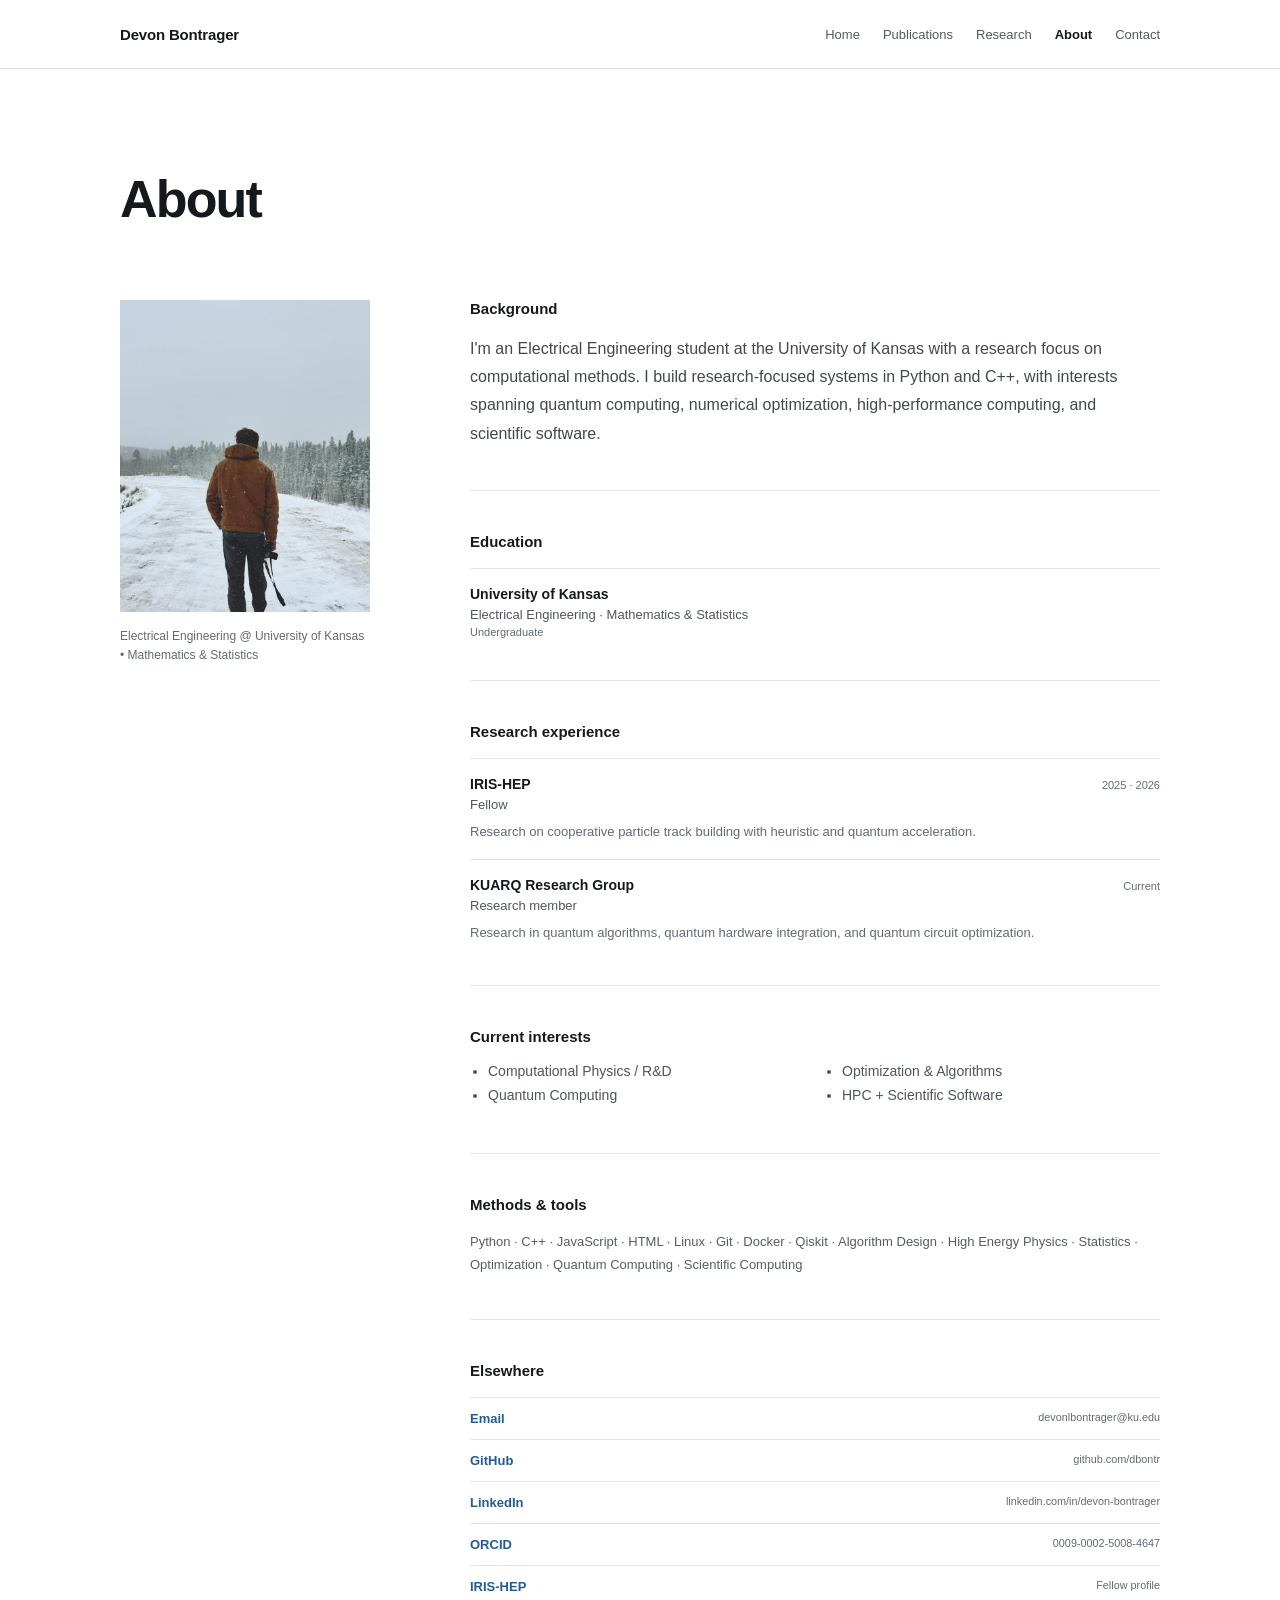
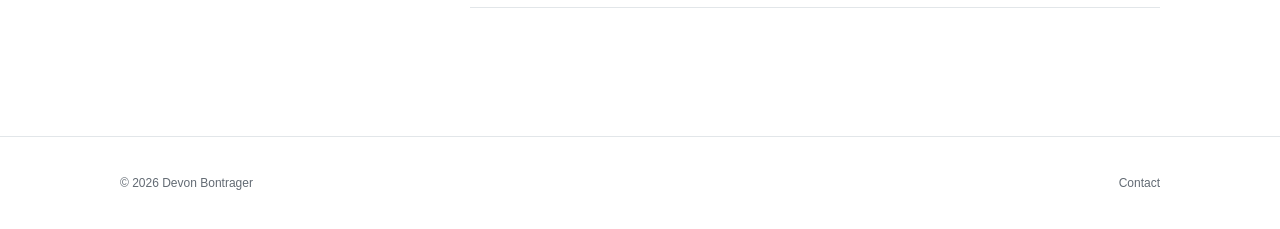
==== commit bf7b0bd1: "Add personal imagery and final DB favicon assets" ====
--- a/about.html
+++ b/about.html
@@ -9,7 +9,10 @@
   <link id="canonical-url" rel="canonical" href="https://dbontr.github.io/about.html" />
   <link rel="stylesheet" href="assets/css/portfolio-core.css" />
   <link rel="stylesheet" href="assets/css/portfolio-sections.css" />
-  <link rel="icon" href="assets/images/favicon.svg?v=20260908db2" type="image/svg+xml" />
+  <link rel="icon" href="assets/images/favicon.svg?v=20260908db3" type="image/svg+xml" />
+  <link rel="icon" href="assets/images/favicon.png?v=20260908db3" type="image/png" sizes="512x512" />
+  <link rel="shortcut icon" href="assets/images/favicon.ico?v=20260908db3" />
+  <link rel="apple-touch-icon" href="assets/images/favicon.png?v=20260908db3" />
 </head>
 <body data-page="about">
   <a class="skip-link" href="#main">Skip to content</a>
